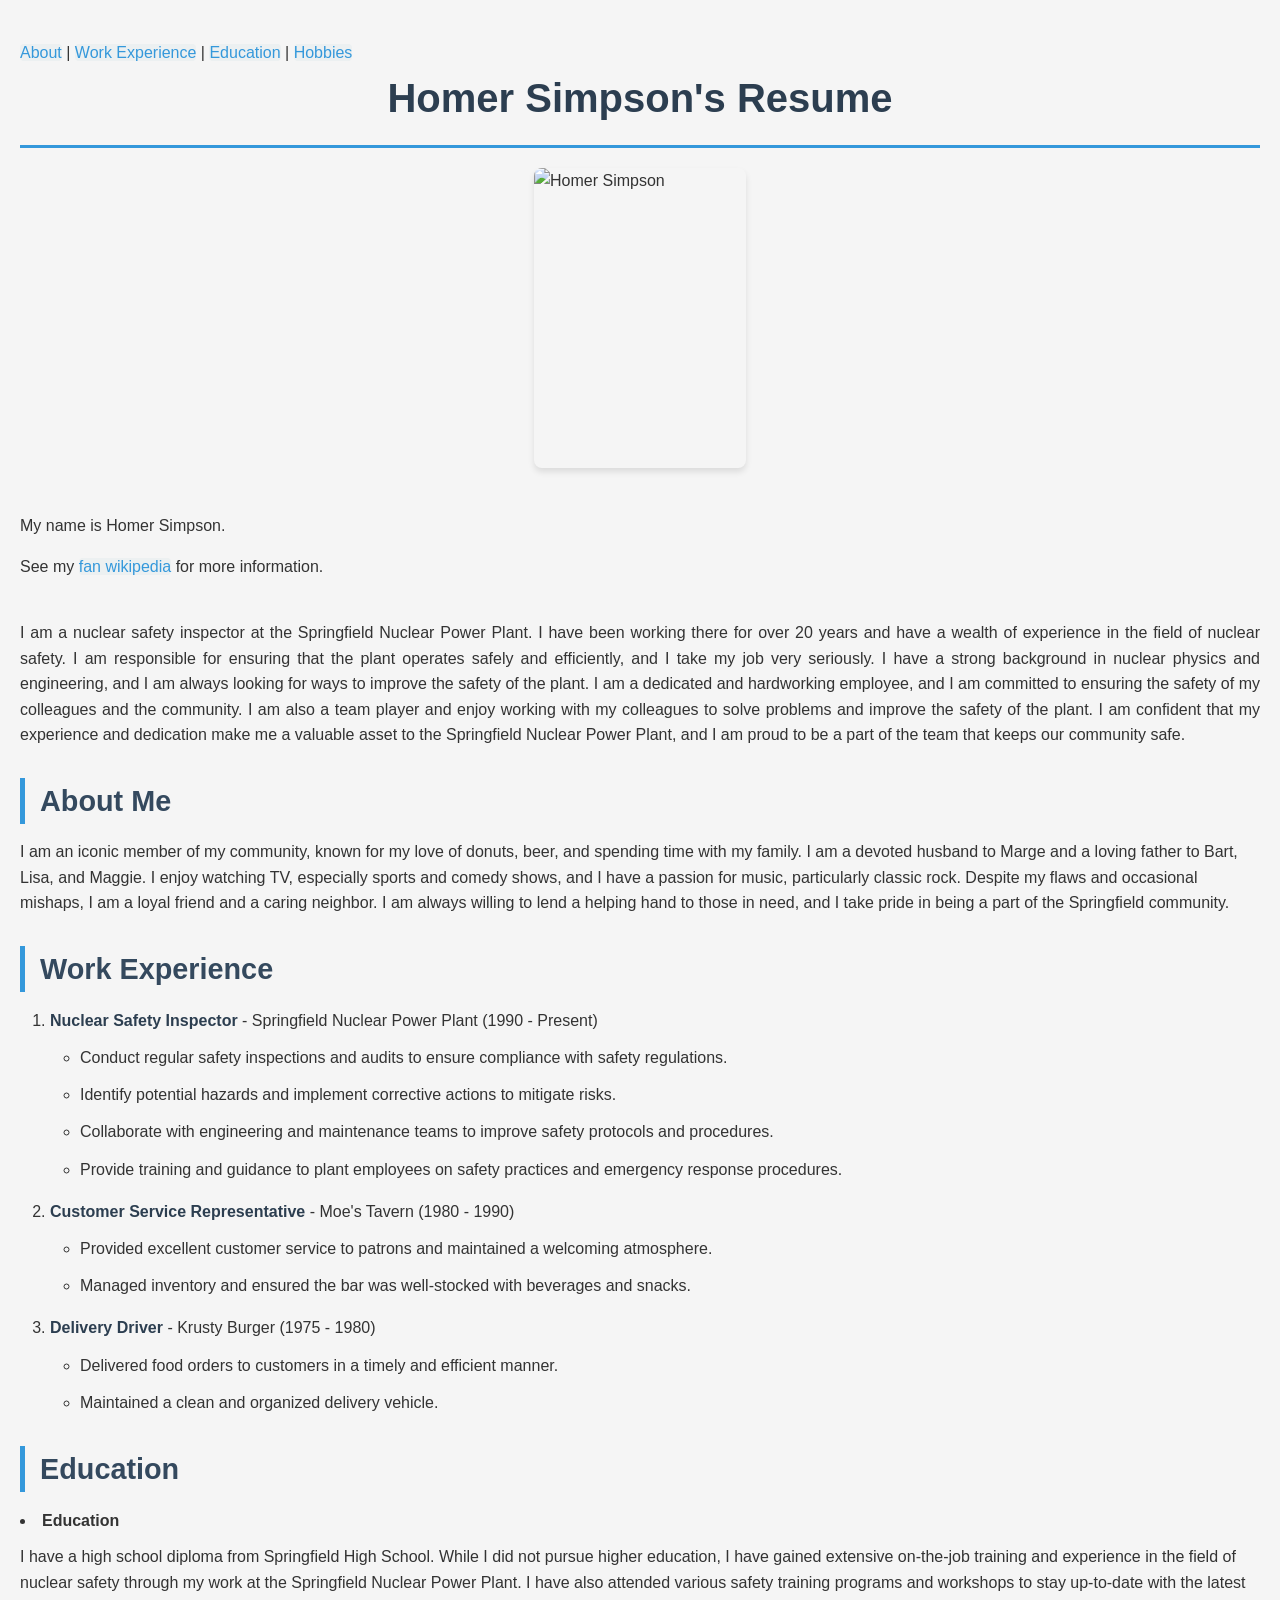
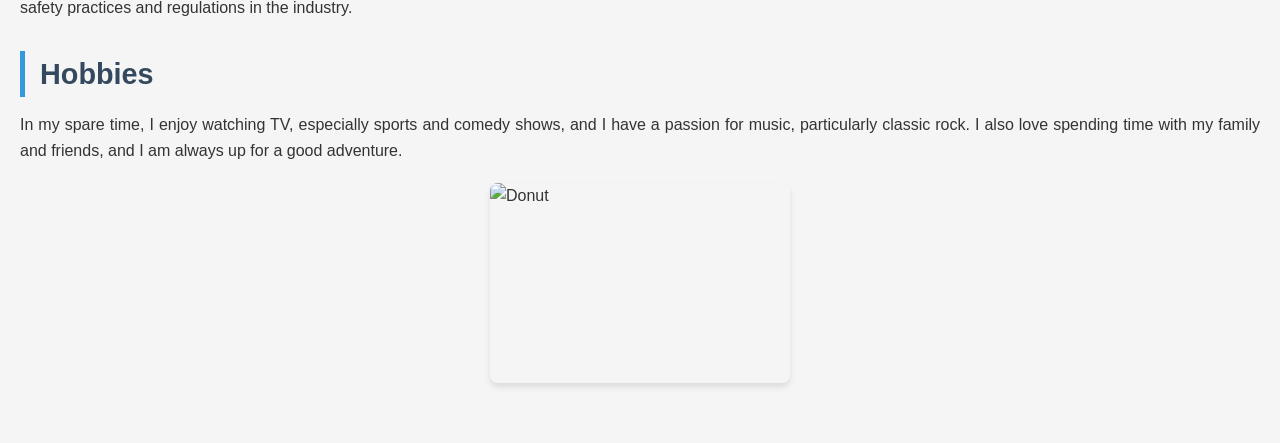
==== index.html @ 9c74e782 "Initial commit" ====
<!DOCTYPE html>
<html lang="en">
     <head>
       <title>Homer's Resume</title>
       <link rel="stylesheet" href="styles/stylesheet.css">
     </head>
     <body>
    <a href="#about">About</a> | <a href="#work">Work Experience</a> | <a href="#education">Education</a> | <a href="hobbies.html" target="_blank">Hobbies</a>
      <h1>Homer Simpson's Resume</h1>
      <img src="https://static.wikia.nocookie.net/simpsons/images/6/64/212px-Homer_Simpson_2006.png/revision/latest?cb=20150420235112" alt="Homer Simpson" width="212" height="300"/>
      <br>
      <p>My name is Homer Simpson.</p>
      <p>See my <a href="https://simpsons.fandom.com/wiki/Homer_Simpson" target="_blank" alt="Homer's fan wikipedia page">fan wikipedia</a> for more information.</p>
      <br>
      <p> I am a nuclear safety inspector at the Springfield Nuclear Power Plant. I have been working there for over 20 years and have a wealth of experience in the field of nuclear safety. I am responsible for ensuring that the plant operates safely and efficiently, and I take my job very seriously. I have a strong background in nuclear physics and engineering, and I am always looking for ways to improve the safety of the plant. I am a dedicated and hardworking employee, and I am committed to ensuring the safety of my colleagues and the community. I am also a team player and enjoy working with my colleagues to solve problems and improve the safety of the plant. I am confident that my experience and dedication make me a valuable asset to the Springfield Nuclear Power Plant, and I am proud to be a part of the team that keeps our community safe.</p>
      
      <h2 id="about">About Me</h2>
      I am an iconic member of my community, known for my love of donuts, beer, and spending time with my family. I am a devoted husband to Marge and a loving father to Bart, Lisa, and Maggie. I enjoy watching TV, especially sports and comedy shows, and I have a passion for music, particularly classic rock. Despite my flaws and occasional mishaps, I am a loyal friend and a caring neighbor. I am always willing to lend a helping hand to those in need, and I take pride in being a part of the Springfield community.

      <h2 id="work">Work Experience</h2>
    
      <ol>
        <li><strong>Nuclear Safety Inspector</strong> - Springfield Nuclear Power Plant (1990 - Present)</li>
        <ul>
          <li>Conduct regular safety inspections and audits to ensure compliance with safety regulations.</li>
          <li>Identify potential hazards and implement corrective actions to mitigate risks.</li>
          <li>Collaborate with engineering and maintenance teams to improve safety protocols and procedures.</li>
          <li>Provide training and guidance to plant employees on safety practices and emergency response procedures.</li>
        </ul>
        <li><strong>Customer Service Representative</strong> - Moe's Tavern (1980 - 1990)</li>
        <ul>
          <li>Provided <span class="bold">excellent customer service</span> to patrons and maintained a welcoming atmosphere.</li>
          <li>Managed inventory and ensured the bar was well-stocked with beverages and snacks.</li>
        </ul>
        <li><strong>Delivery Driver</strong> - Krusty Burger (1975 - 1980)</li>
        <ul>
          <li>Delivered food orders to customers in a timely and efficient manner.</li>
          <li>Maintained a clean and organized delivery vehicle.</li>
        </ul>
      </ol>
      <h2 id="education">Education</h2>
       <li class="resume-list-heading">
        Education
    </li>
        I have a high school diploma from Springfield High School. While I did not pursue higher education, I have gained extensive on-the-job training and experience in the field of nuclear safety through my work at the Springfield Nuclear Power Plant. I have also attended various safety training programs and workshops to stay up-to-date with the latest safety practices and regulations in the industry.

    <h2 id="hobbies">Hobbies</h2>
    <p>In my spare time, I enjoy watching TV, especially sports and comedy shows, and I have a passion for music, particularly classic rock. I also love spending time with my family and friends, and I am always up for a good adventure.</p>
    <img src="./images/donut.avif" alt="Donut" width="300" height="200"/>
    <!-- this is a comment!! -->

    </body>
</html>
---- styles/stylesheet.css ----
* {
    margin: 0;
    padding: 0;
    box-sizing: border-box;
}

body {
    font-family: 'Segoe UI', Tahoma, Geneva, Verdana, sans-serif;
    background-color: #f5f5f5;
    color: #333;
    line-height: 1.6;
    padding: 40px 20px;
}

h1 {
    color: #2c3e50;
    font-size: 2.5em;
    margin-bottom: 20px;
    text-align: center;
    border-bottom: 3px solid #3498db;
    padding-bottom: 15px;
}

h2 {
    color: #34495e;
    font-size: 1.8em;
    margin-top: 30px;
    margin-bottom: 15px;
    border-left: 5px solid #3498db;
    padding-left: 15px;
}

p {
    margin-bottom: 15px;
    text-align: justify;
    font-size: 1em;
}

a {
    color: #3498db;
    text-decoration: none;
    font-weight: 500;
    transition: color 0.3s ease;
    border-radius: 4px;
    background-color: #ecf0f1;
}

a:hover {
    color: #2980b9;
    text-decoration: underline;
    background-color: #3498db;
    color: #fff;
}

img {
    display: block;
    margin: 20px auto;
    border-radius: 8px;
    box-shadow: 0 4px 6px rgba(0, 0, 0, 0.1);
    max-width: 100%;
    height: auto;
}

ol, ul {
    margin-left: 30px;
    margin-bottom: 15px;
}

li {
    margin-bottom: 10px;
    line-height: 1.7;
}

strong {
    color: #2c3e50;
    font-weight: 600;
}
.resume-list-heading {
    font-weight: bold;
    font-style: normal; 
}
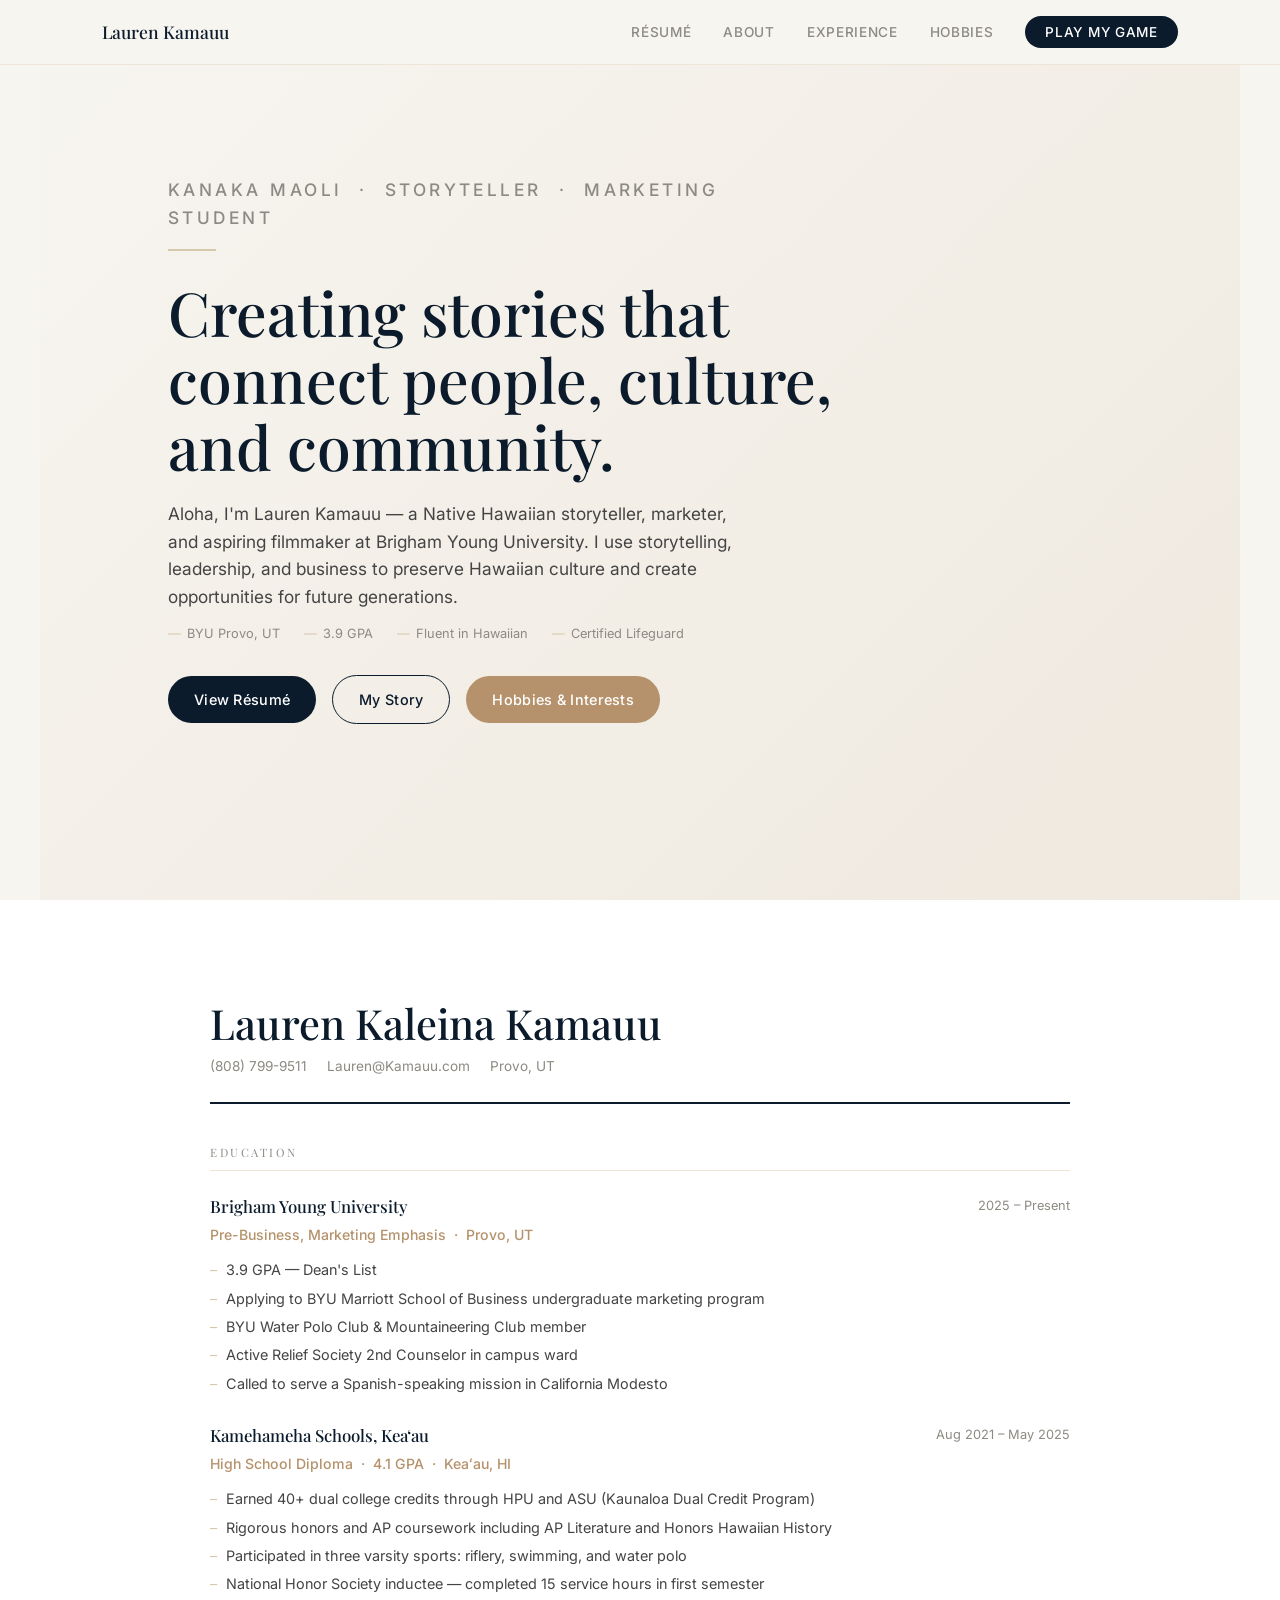
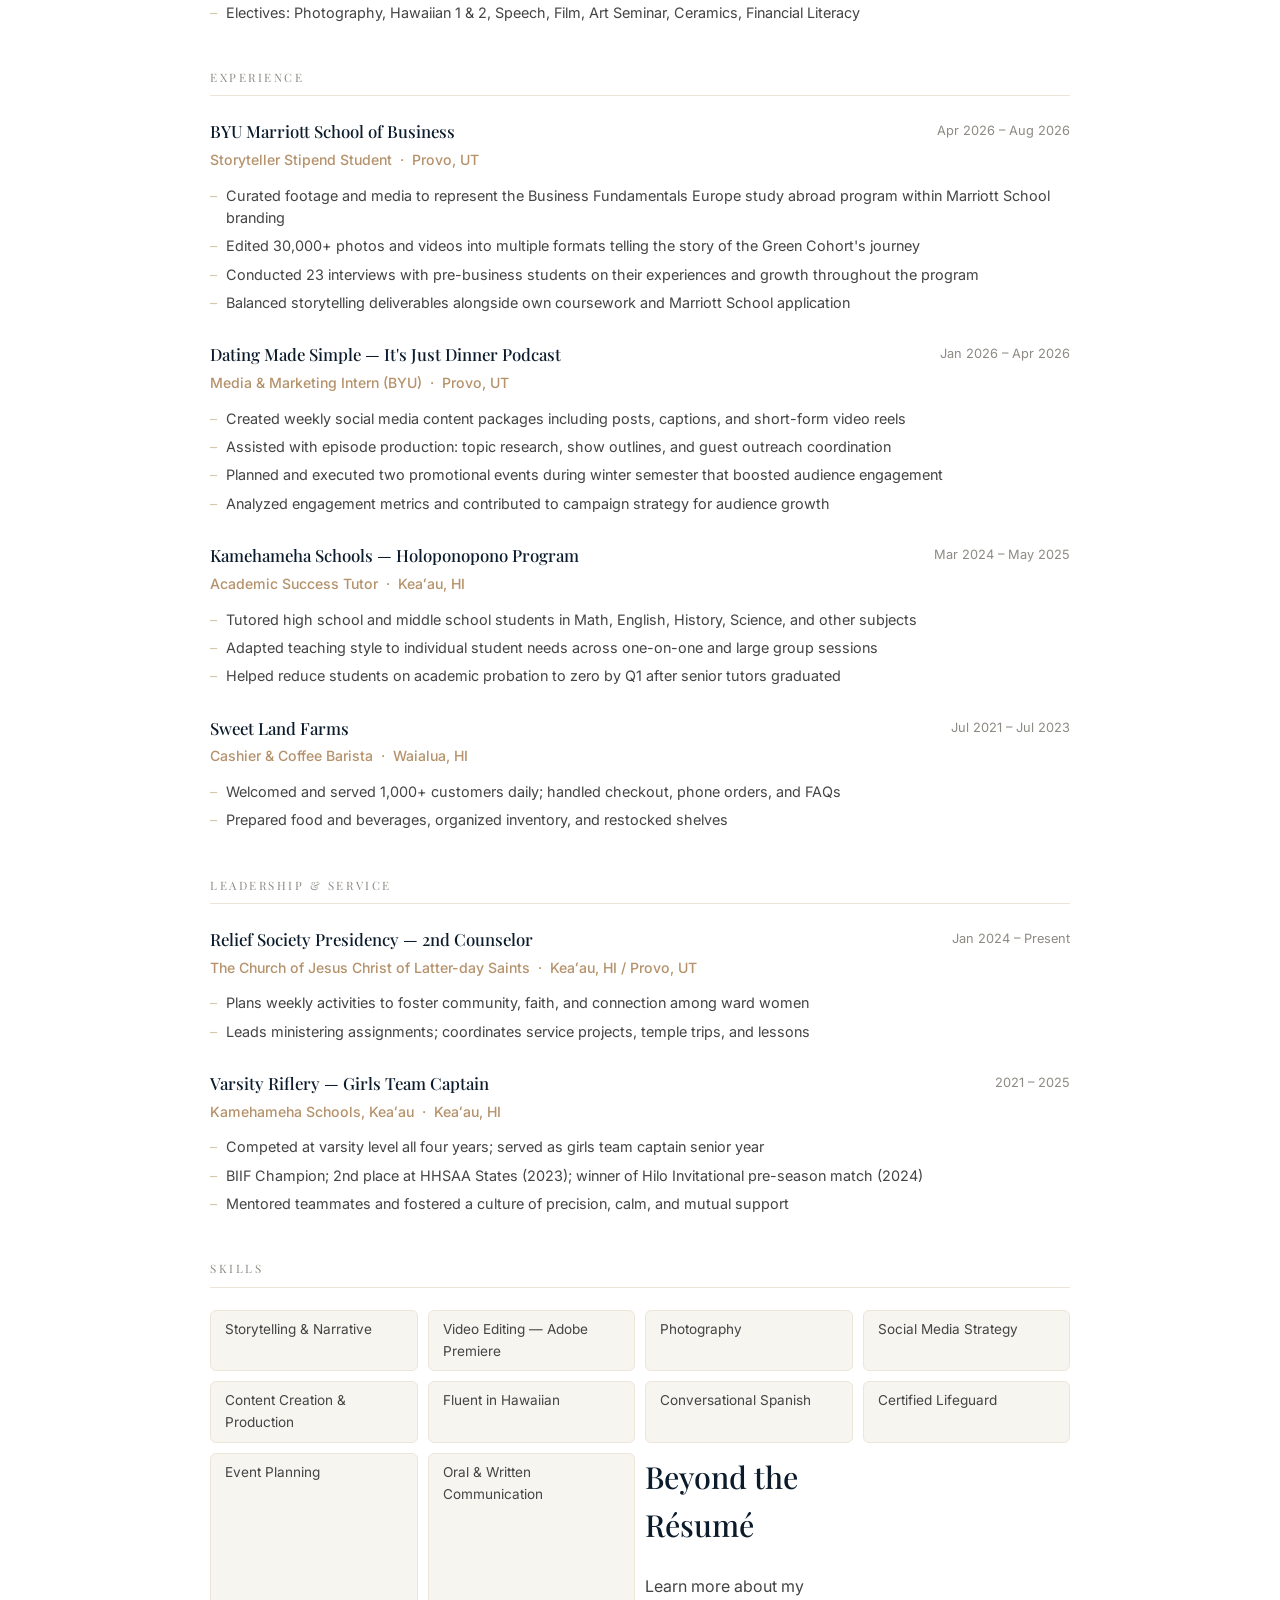
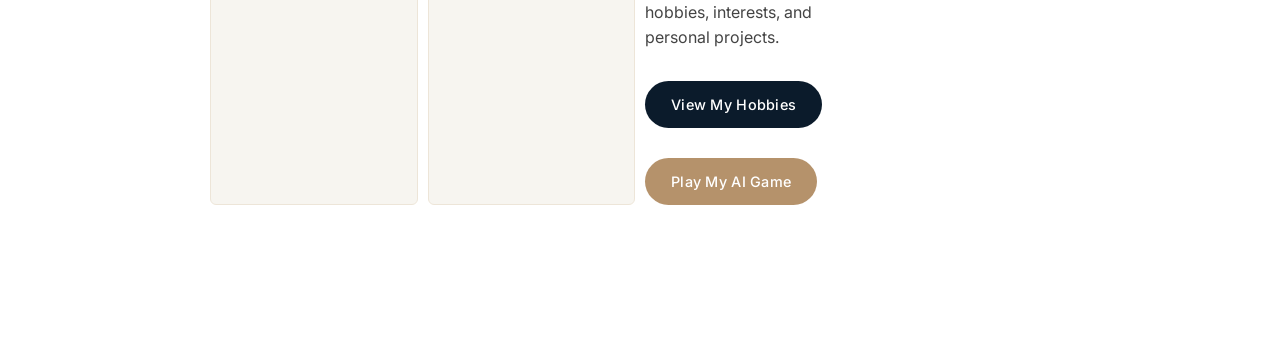
==== commit cc3690b4: "Reorganize files: move CSS to styles/css and update references" ====
--- a/index.html
+++ b/index.html
@@ -1,53 +1,218 @@
 <!DOCTYPE html>
 <html lang="en">
-     <head>
-       <title>Homer's Resume</title>
-       <link rel="stylesheet" href="styles/stylesheet.css">
-     </head>
-     <body>
-    <a href="#about">About</a> | <a href="#work">Work Experience</a> | <a href="#education">Education</a> | <a href="hobbies.html" target="_blank">Hobbies</a>
-      <h1>Homer Simpson's Resume</h1>
-      <img src="https://static.wikia.nocookie.net/simpsons/images/6/64/212px-Homer_Simpson_2006.png/revision/latest?cb=20150420235112" alt="Homer Simpson" width="212" height="300"/>
-      <br>
-      <p>My name is Homer Simpson.</p>
-      <p>See my <a href="https://simpsons.fandom.com/wiki/Homer_Simpson" target="_blank" alt="Homer's fan wikipedia page">fan wikipedia</a> for more information.</p>
-      <br>
-      <p> I am a nuclear safety inspector at the Springfield Nuclear Power Plant. I have been working there for over 20 years and have a wealth of experience in the field of nuclear safety. I am responsible for ensuring that the plant operates safely and efficiently, and I take my job very seriously. I have a strong background in nuclear physics and engineering, and I am always looking for ways to improve the safety of the plant. I am a dedicated and hardworking employee, and I am committed to ensuring the safety of my colleagues and the community. I am also a team player and enjoy working with my colleagues to solve problems and improve the safety of the plant. I am confident that my experience and dedication make me a valuable asset to the Springfield Nuclear Power Plant, and I am proud to be a part of the team that keeps our community safe.</p>
-      
-      <h2 id="about">About Me</h2>
-      I am an iconic member of my community, known for my love of donuts, beer, and spending time with my family. I am a devoted husband to Marge and a loving father to Bart, Lisa, and Maggie. I enjoy watching TV, especially sports and comedy shows, and I have a passion for music, particularly classic rock. Despite my flaws and occasional mishaps, I am a loyal friend and a caring neighbor. I am always willing to lend a helping hand to those in need, and I take pride in being a part of the Springfield community.
-
-      <h2 id="work">Work Experience</h2>
-    
-      <ol>
-        <li><strong>Nuclear Safety Inspector</strong> - Springfield Nuclear Power Plant (1990 - Present)</li>
-        <ul>
-          <li>Conduct regular safety inspections and audits to ensure compliance with safety regulations.</li>
-          <li>Identify potential hazards and implement corrective actions to mitigate risks.</li>
-          <li>Collaborate with engineering and maintenance teams to improve safety protocols and procedures.</li>
-          <li>Provide training and guidance to plant employees on safety practices and emergency response procedures.</li>
-        </ul>
-        <li><strong>Customer Service Representative</strong> - Moe's Tavern (1980 - 1990)</li>
-        <ul>
-          <li>Provided <span class="bold">excellent customer service</span> to patrons and maintained a welcoming atmosphere.</li>
-          <li>Managed inventory and ensured the bar was well-stocked with beverages and snacks.</li>
-        </ul>
-        <li><strong>Delivery Driver</strong> - Krusty Burger (1975 - 1980)</li>
-        <ul>
-          <li>Delivered food orders to customers in a timely and efficient manner.</li>
-          <li>Maintained a clean and organized delivery vehicle.</li>
-        </ul>
-      </ol>
-      <h2 id="education">Education</h2>
-       <li class="resume-list-heading">
-        Education
-    </li>
-        I have a high school diploma from Springfield High School. While I did not pursue higher education, I have gained extensive on-the-job training and experience in the field of nuclear safety through my work at the Springfield Nuclear Power Plant. I have also attended various safety training programs and workshops to stay up-to-date with the latest safety practices and regulations in the industry.
-
-    <h2 id="hobbies">Hobbies</h2>
-    <p>In my spare time, I enjoy watching TV, especially sports and comedy shows, and I have a passion for music, particularly classic rock. I also love spending time with my family and friends, and I am always up for a good adventure.</p>
-    <img src="./images/donut.avif" alt="Donut" width="300" height="200"/>
-    <!-- this is a comment!! -->
-
-    </body>
-</html>+<head>
+<meta charset="UTF-8" />
+<meta name="viewport" content="width=device-width, initial-scale=1.0" />
+<title>Lauren Kamauu | Storyteller & Marketing Student</title>
+<link href="https://fonts.googleapis.com/css2?family=Playfair+Display:wght@400;500;600&family=Inter:wght@300;400;500;600&display=swap" rel="stylesheet">
+<link rel="stylesheet" href="styles/css/project.css">
+
+</head>
+<body>
+
+<!-- NAV -->
+<nav>
+  <a href="#top" class="nav-logo">Lauren Kamauu</a>
+  <ul class="nav-links">
+    <li><a href="#resume">Résumé</a></li>
+    <li><a href="#about">About</a></li>
+    <li><a href="#experience">Experience</a></li>
+    <li><a href="hobbies.html">Hobbies</a></li>
+    <li class="nav-cta"><a href="game.html">Play My Game</a></li>
+  </ul>
+</nav>
+
+<!-- HERO -->
+<section id="top" class="hero fade-in">
+  <div class="hero-text">
+    <p class="label">Kanaka Maoli &nbsp;·&nbsp; Storyteller &nbsp;·&nbsp; Marketing Student</p>
+    <div class="divider"></div>
+    <h1>Creating stories that connect people, culture, and community.</h1>
+    <p>
+      Aloha, I'm Lauren Kamauu — a Native Hawaiian storyteller, marketer, and aspiring filmmaker at Brigham Young University.
+      I use storytelling, leadership, and business to preserve Hawaiian culture and create opportunities for future generations.
+    </p>
+    <div class="hero-meta">
+      <span>BYU Provo, UT</span>
+      <span>3.9 GPA</span>
+      <span>Fluent in Hawaiian</span>
+      <span>Certified Lifeguard</span>
+    </div>
+    <a href="#resume" class="btn">View Résumé</a>
+    <a href="#about" class="btn outline">My Story</a>
+    <a href="hobbies.html" class="btn accent">Hobbies &amp; Interests</a>
+  </div>
+</section>
+
+<!-- RÉSUMÉ -->
+<div id="resume">
+<div class="resume-inner fade-in d1">
+
+  <div class="resume-header">
+    <h1>Lauren Kaleina Kamauu</h1>
+    <div class="resume-contact">
+      <span>(808) 799-9511</span>
+      <span>Lauren@Kamauu.com</span>
+      <span>Provo, UT</span>
+    </div>
+  </div>
+
+  <!-- EDUCATION -->
+  <div class="resume-block">
+    <div class="resume-block-title">Education</div>
+
+    <div class="resume-entry">
+      <div class="resume-entry-title">Brigham Young University</div>
+      <div class="resume-entry-date">2025 – Present</div>
+      <div class="resume-entry-sub">Pre-Business, Marketing Emphasis &nbsp;·&nbsp; Provo, UT</div>
+      <div class="resume-entry-body">
+        <ul>
+          <li>3.9 GPA — Dean's List</li>
+          <li>Applying to BYU Marriott School of Business undergraduate marketing program</li>
+          <li>BYU Water Polo Club &amp; Mountaineering Club member</li>
+          <li>Active Relief Society 2nd Counselor in campus ward</li>
+          <li>Called to serve a Spanish-speaking mission in California Modesto</li>
+        </ul>
+      </div>
+    </div>
+
+    <div class="resume-entry">
+      <div class="resume-entry-title">Kamehameha Schools, Keaʻau</div>
+      <div class="resume-entry-date">Aug 2021 – May 2025</div>
+      <div class="resume-entry-sub">High School Diploma &nbsp;·&nbsp; 4.1 GPA &nbsp;·&nbsp; Keaʻau, HI</div>
+      <div class="resume-entry-body">
+        <ul>
+          <li>Earned 40+ dual college credits through HPU and ASU (Kaunaloa Dual Credit Program)</li>
+          <li>Rigorous honors and AP coursework including AP Literature and Honors Hawaiian History</li>
+          <li>Participated in three varsity sports: riflery, swimming, and water polo</li>
+          <li>National Honor Society inductee — completed 15 service hours in first semester</li>
+          <li>Electives: Photography, Hawaiian 1 &amp; 2, Speech, Film, Art Seminar, Ceramics, Financial Literacy</li>
+        </ul>
+      </div>
+    </div>
+  </div>
+
+  <!-- EXPERIENCE -->
+  <div id="experience" class="resume-block">
+    <div class="resume-block-title">Experience</div>
+
+    <div class="resume-entry">
+      <div class="resume-entry-title">BYU Marriott School of Business</div>
+      <div class="resume-entry-date">Apr 2026 – Aug 2026</div>
+      <div class="resume-entry-sub">Storyteller Stipend Student &nbsp;·&nbsp; Provo, UT</div>
+      <div class="resume-entry-body">
+        <ul>
+          <li>Curated footage and media to represent the Business Fundamentals Europe study abroad program within Marriott School branding</li>
+          <li>Edited 30,000+ photos and videos into multiple formats telling the story of the Green Cohort's journey</li>
+          <li>Conducted 23 interviews with pre-business students on their experiences and growth throughout the program</li>
+          <li>Balanced storytelling deliverables alongside own coursework and Marriott School application</li>
+        </ul>
+      </div>
+    </div>
+
+    <div class="resume-entry">
+      <div class="resume-entry-title">Dating Made Simple — It's Just Dinner Podcast</div>
+      <div class="resume-entry-date">Jan 2026 – Apr 2026</div>
+      <div class="resume-entry-sub">Media &amp; Marketing Intern (BYU) &nbsp;·&nbsp; Provo, UT</div>
+      <div class="resume-entry-body">
+        <ul>
+          <li>Created weekly social media content packages including posts, captions, and short-form video reels</li>
+          <li>Assisted with episode production: topic research, show outlines, and guest outreach coordination</li>
+          <li>Planned and executed two promotional events during winter semester that boosted audience engagement</li>
+          <li>Analyzed engagement metrics and contributed to campaign strategy for audience growth</li>
+        </ul>
+      </div>
+    </div>
+
+    <div class="resume-entry">
+      <div class="resume-entry-title">Kamehameha Schools — Holoponopono Program</div>
+      <div class="resume-entry-date">Mar 2024 – May 2025</div>
+      <div class="resume-entry-sub">Academic Success Tutor &nbsp;·&nbsp; Keaʻau, HI</div>
+      <div class="resume-entry-body">
+        <ul>
+          <li>Tutored high school and middle school students in Math, English, History, Science, and other subjects</li>
+          <li>Adapted teaching style to individual student needs across one-on-one and large group sessions</li>
+          <li>Helped reduce students on academic probation to zero by Q1 after senior tutors graduated</li>
+        </ul>
+      </div>
+    </div>
+
+    <div class="resume-entry">
+      <div class="resume-entry-title">Sweet Land Farms</div>
+      <div class="resume-entry-date">Jul 2021 – Jul 2023</div>
+      <div class="resume-entry-sub">Cashier &amp; Coffee Barista &nbsp;·&nbsp; Waialua, HI</div>
+      <div class="resume-entry-body">
+        <ul>
+          <li>Welcomed and served 1,000+ customers daily; handled checkout, phone orders, and FAQs</li>
+          <li>Prepared food and beverages, organized inventory, and restocked shelves</li>
+        </ul>
+      </div>
+    </div>
+  </div>
+
+  <!-- LEADERSHIP -->
+  <div class="resume-block">
+    <div class="resume-block-title">Leadership &amp; Service</div>
+
+    <div class="resume-entry">
+      <div class="resume-entry-title">Relief Society Presidency — 2nd Counselor</div>
+      <div class="resume-entry-date">Jan 2024 – Present</div>
+      <div class="resume-entry-sub">The Church of Jesus Christ of Latter-day Saints &nbsp;·&nbsp; Keaʻau, HI / Provo, UT</div>
+      <div class="resume-entry-body">
+        <ul>
+          <li>Plans weekly activities to foster community, faith, and connection among ward women</li>
+          <li>Leads ministering assignments; coordinates service projects, temple trips, and lessons</li>
+        </ul>
+      </div>
+    </div>
+
+    <div class="resume-entry">
+      <div class="resume-entry-title">Varsity Riflery — Girls Team Captain</div>
+      <div class="resume-entry-date">2021 – 2025</div>
+      <div class="resume-entry-sub">Kamehameha Schools, Keaʻau &nbsp;·&nbsp; Keaʻau, HI</div>
+      <div class="resume-entry-body">
+        <ul>
+          <li>Competed at varsity level all four years; served as girls team captain senior year</li>
+          <li>BIIF Champion; 2nd place at HHSAA States (2023); winner of Hilo Invitational pre-season match (2024)</li>
+          <li>Mentored teammates and fostered a culture of precision, calm, and mutual support</li>
+        </ul>
+      </div>
+    </div>
+  </div>
+
+  <!-- SKILLS -->
+  <div class="resume-block">
+    <div class="resume-block-title">Skills</div>
+    <div class="skills-grid">
+      <div class="skill-tag">Storytelling &amp; Narrative</div>
+      <div class="skill-tag">Video Editing — Adobe Premiere</div>
+      <div class="skill-tag">Photography</div>
+      <div class="skill-tag">Social Media Strategy</div>
+      <div class="skill-tag">Content Creation &amp; Production</div>
+      <div class="skill-tag">Fluent in Hawaiian</div>
+      <div class="skill-tag">Conversational Spanish</div>
+      <div class="skill-tag">Certified Lifeguard</div>
+      <div class="skill-tag">Event Planning</div>
+      <div class="skill-tag">Oral &amp; Written Communication</div>
+      <div
+<section class="explore-section">
+
+    <h2>Beyond the Résumé</h2>
+
+    <p>
+        Learn more about my hobbies, interests, and personal projects.
+    </p>
+
+    <div class="explore-buttons">
+
+        <a href="hobbies.html" class="btn">
+            View My Hobbies
+        </a>
+
+        <a href="game.html" class="btn accent">
+            Play My AI Game
+        </a>
+
+    </div>
+
+</section>
--- a/styles/css/project.css
+++ b/styles/css/project.css
@@ -0,0 +1,450 @@
+/* =========================
+   DESIGN SYSTEM
+========================= */
+:root {
+  --navy:     #0b1b2b;
+  --navy-mid: #152c44;
+  --sand:     #d6c7ad;
+  --sand-lt:  #ede5d8;
+  --offwhite: #f7f5f0;
+  --warm:     #efe9df;
+  --muted:    #8d8a83;
+  --text:     #1c1c1c;
+  --text-lt:  #444;
+  --accent:   #b5926b;
+  --white:    #ffffff;
+}
+
+* { margin: 0; padding: 0; box-sizing: border-box; }
+html { scroll-behavior: smooth; }
+
+body {
+  font-family: "Inter", sans-serif;
+  background: var(--offwhite);
+  color: var(--text);
+  line-height: 1.6;
+}
+
+/* =========================
+   NAV BAR
+========================= */
+nav {
+  position: fixed;
+  top: 0; left: 0; right: 0;
+  z-index: 100;
+  display: flex;
+  justify-content: space-between;
+  align-items: center;
+  padding: 18px 8%;
+  background: rgba(247, 245, 240, 0.95);
+  backdrop-filter: blur(8px);
+  border-bottom: 1px solid var(--sand-lt);
+}
+
+.nav-logo {
+  font-family: "Playfair Display", serif;
+  font-size: 1.1rem;
+  color: var(--navy);
+  text-decoration: none;
+  font-weight: 500;
+}
+
+.nav-links {
+  display: flex;
+  gap: 32px;
+  list-style: none;
+  align-items: center;
+}
+
+.nav-links a {
+  font-size: 0.85rem;
+  font-weight: 500;
+  letter-spacing: 0.05em;
+  text-decoration: none;
+  color: var(--muted);
+  text-transform: uppercase;
+  transition: color 0.2s;
+}
+
+.nav-links a:hover { color: var(--navy); }
+
+.nav-links .nav-cta a {
+  background: var(--navy);
+  color: var(--white);
+  padding: 8px 20px;
+  border-radius: 30px;
+}
+
+.nav-links .nav-cta a:hover { background: var(--navy-mid); color: var(--white); }
+
+/* =========================
+   TYPOGRAPHY
+========================= */
+h1, h2, h3, h4 {
+  font-family: "Playfair Display", serif;
+  font-weight: 500;
+  color: var(--navy);
+}
+
+h1 { font-size: clamp(2.4rem, 5vw, 3.8rem); line-height: 1.1; }
+h2 { font-size: 1.9rem; margin-bottom: 1.5rem; }
+h3 { font-size: 1.15rem; }
+
+p { font-size: 1rem; color: var(--text-lt); }
+
+.label {
+  letter-spacing: 0.2em;
+  font-size: 0.72rem;
+  color: var(--muted);
+  text-transform: uppercase;
+  font-weight: 500;
+}
+
+.divider {
+  width: 48px;
+  height: 2px;
+  background: var(--sand);
+  margin: 18px 0 28px;
+}
+
+/* =========================
+   LAYOUT
+========================= */
+section {
+  padding: 100px 10%;
+  max-width: 1200px;
+  margin: auto;
+}
+
+/* =========================
+   HERO
+========================= */
+.hero {
+  min-height: 100vh;
+  display: flex;
+  align-items: center;
+  padding-top: 80px;
+  background: linear-gradient(135deg, var(--offwhite) 0%, var(--warm) 100%);
+}
+
+.hero-text { max-width: 720px; }
+.hero-text p { margin-top: 20px; font-size: 1.08rem; max-width: 580px; }
+
+.hero-meta {
+  display: flex;
+  gap: 24px;
+  margin-top: 14px;
+  flex-wrap: wrap;
+}
+
+.hero-meta span {
+  font-size: 0.8rem;
+  color: var(--muted);
+  display: flex;
+  align-items: center;
+  gap: 6px;
+}
+
+.hero-meta span::before { content: "—"; color: var(--sand); }
+
+/* =========================
+   BUTTONS
+========================= */
+.btn {
+  display: inline-block;
+  margin-top: 30px;
+  margin-right: 12px;
+  padding: 12px 26px;
+  border-radius: 30px;
+  text-decoration: none;
+  font-weight: 500;
+  font-size: 0.9rem;
+  transition: all 0.3s ease;
+  background: var(--navy);
+  color: var(--white);
+  letter-spacing: 0.02em;
+}
+
+.btn:hover { transform: translateY(-2px); background: var(--navy-mid); }
+
+.btn.outline {
+  background: transparent;
+  border: 1.5px solid var(--navy);
+  color: var(--navy);
+}
+
+.btn.outline:hover { background: var(--navy); color: var(--white); }
+
+.btn.accent {
+  background: var(--accent);
+  color: var(--white);
+}
+
+.btn.accent:hover { background: #9e7d58; }
+
+/* =========================
+   RESUME SECTION
+========================= */
+#resume {
+  background: var(--white);
+  padding: 100px 10%;
+  max-width: 100%;
+}
+
+.resume-inner {
+  max-width: 860px;
+  margin: auto;
+}
+
+.resume-header {
+  border-bottom: 2px solid var(--navy);
+  padding-bottom: 24px;
+  margin-bottom: 40px;
+}
+
+.resume-header h1 { font-size: 2.6rem; margin-bottom: 6px; }
+
+.resume-contact {
+  display: flex;
+  gap: 20px;
+  flex-wrap: wrap;
+  margin-top: 10px;
+}
+
+.resume-contact span { font-size: 0.85rem; color: var(--muted); }
+
+.resume-block { margin-bottom: 42px; }
+
+.resume-block-title {
+  font-family: "Playfair Display", serif;
+  font-size: 0.72rem;
+  letter-spacing: 0.22em;
+  text-transform: uppercase;
+  color: var(--muted);
+  border-bottom: 1px solid var(--sand-lt);
+  padding-bottom: 8px;
+  margin-bottom: 22px;
+}
+
+.resume-entry {
+  display: grid;
+  grid-template-columns: 1fr auto;
+  gap: 4px 20px;
+  margin-bottom: 24px;
+}
+
+.resume-entry:last-child { margin-bottom: 0; }
+
+.resume-entry-title {
+  font-family: "Playfair Display", serif;
+  font-size: 1.05rem;
+  color: var(--navy);
+  font-weight: 500;
+}
+
+.resume-entry-sub {
+  font-size: 0.88rem;
+  color: var(--accent);
+  font-weight: 500;
+  grid-column: 1;
+}
+
+.resume-entry-date {
+  font-size: 0.8rem;
+  color: var(--muted);
+  text-align: right;
+  white-space: nowrap;
+  grid-column: 2;
+  grid-row: 1 / 3;
+  align-self: start;
+  padding-top: 3px;
+}
+
+.resume-entry-body {
+  grid-column: 1 / -1;
+  margin-top: 6px;
+}
+
+.resume-entry-body ul { list-style: none; padding: 0; }
+
+.resume-entry-body ul li {
+  font-size: 0.9rem;
+  color: var(--text-lt);
+  padding: 3px 0 3px 16px;
+  position: relative;
+  line-height: 1.55;
+}
+
+.resume-entry-body ul li::before {
+  content: "–";
+  position: absolute;
+  left: 0;
+  color: var(--sand);
+}
+
+.skills-grid {
+  display: grid;
+  grid-template-columns: repeat(auto-fit, minmax(200px, 1fr));
+  gap: 10px;
+}
+
+.skill-tag {
+  font-size: 0.85rem;
+  color: var(--text-lt);
+  background: var(--offwhite);
+  border: 1px solid var(--sand-lt);
+  border-radius: 6px;
+  padding: 8px 14px;
+}
+
+.awards-list { list-style: none; padding: 0; }
+
+.awards-list li {
+  font-size: 0.9rem;
+  color: var(--text-lt);
+  padding: 5px 0 5px 16px;
+  position: relative;
+  border-bottom: 1px solid var(--offwhite);
+  line-height: 1.5;
+}
+
+.awards-list li::before {
+  content: "★";
+  position: absolute;
+  left: 0;
+  color: var(--sand);
+  font-size: 0.7rem;
+  top: 7px;
+}
+
+/* =========================
+   ABOUT
+========================= */
+#about { background: var(--offwhite); }
+
+.story-grid {
+  display: grid;
+  grid-template-columns: 1fr 1fr;
+  gap: 60px;
+  align-items: start;
+  margin-top: 10px;
+}
+
+blockquote {
+  margin: 28px 0;
+  padding: 20px 24px;
+  border-left: 3px solid var(--sand);
+  background: var(--warm);
+  border-radius: 0 8px 8px 0;
+  font-style: italic;
+  color: var(--navy);
+  font-size: 1.1rem;
+  font-family: "Playfair Display", serif;
+}
+
+/* =========================
+   CARDS
+========================= */
+.cards {
+  display: grid;
+  grid-template-columns: repeat(auto-fit, minmax(240px, 1fr));
+  gap: 22px;
+}
+
+.card {
+  background: var(--white);
+  padding: 26px;
+  border-radius: 14px;
+  box-shadow: 0 4px 20px rgba(0,0,0,0.05);
+  border: 1px solid var(--sand-lt);
+  transition: transform 0.3s ease, box-shadow 0.3s ease;
+}
+
+.card:hover {
+  transform: translateY(-6px);
+  box-shadow: 0 12px 32px rgba(0,0,0,0.09);
+}
+
+.card-icon { font-size: 1.6rem; margin-bottom: 12px; }
+.card h3 { margin-bottom: 8px; }
+.card p { font-size: 0.9rem; }
+
+/* =========================
+   FOOTER
+========================= */
+.site-footer {
+  background: var(--navy);
+  color: rgba(255,255,255,0.6);
+  text-align: center;
+  padding: 50px 10%;
+}
+
+.site-footer h3 {
+  color: var(--white);
+  font-family: "Playfair Display", serif;
+  font-size: 1.5rem;
+  margin-bottom: 10px;
+}
+
+.site-footer p { color: rgba(255,255,255,0.5); font-size: 0.88rem; }
+
+.footer-links {
+  display: flex;
+  justify-content: center;
+  gap: 20px;
+  flex-wrap: wrap;
+  margin-top: 28px;
+}
+
+.footer-links a {
+  color: var(--sand);
+  text-decoration: none;
+  font-size: 0.88rem;
+  font-weight: 500;
+  letter-spacing: 0.05em;
+  padding: 10px 22px;
+  border: 1px solid rgba(214,199,173,0.35);
+  border-radius: 30px;
+  transition: all 0.3s;
+}
+
+.footer-links a:hover {
+  background: rgba(214,199,173,0.15);
+  color: var(--white);
+}
+
+.footer-note {
+  margin-top: 32px;
+  font-size: 0.78rem;
+  color: rgba(255,255,255,0.25);
+}
+
+/* =========================
+   ANIMATIONS
+========================= */
+.fade-in {
+  opacity: 0;
+  transform: translateY(24px);
+  animation: fadeUp 0.9s ease forwards;
+}
+
+.fade-in.d1 { animation-delay: 0.1s; }
+.fade-in.d2 { animation-delay: 0.25s; }
+.fade-in.d3 { animation-delay: 0.4s; }
+
+@keyframes fadeUp {
+  to { opacity: 1; transform: translateY(0); }
+}
+
+/* =========================
+   RESPONSIVE
+========================= */
+@media (max-width: 768px) {
+  section { padding: 80px 6%; }
+  #resume { padding: 80px 6%; }
+  .story-grid { grid-template-columns: 1fr; gap: 30px; }
+  .resume-entry { grid-template-columns: 1fr; }
+  .resume-entry-date { grid-column: 1; grid-row: auto; text-align: left; }
+  nav { padding: 16px 6%; }
+  .nav-links { gap: 16px; }
+}
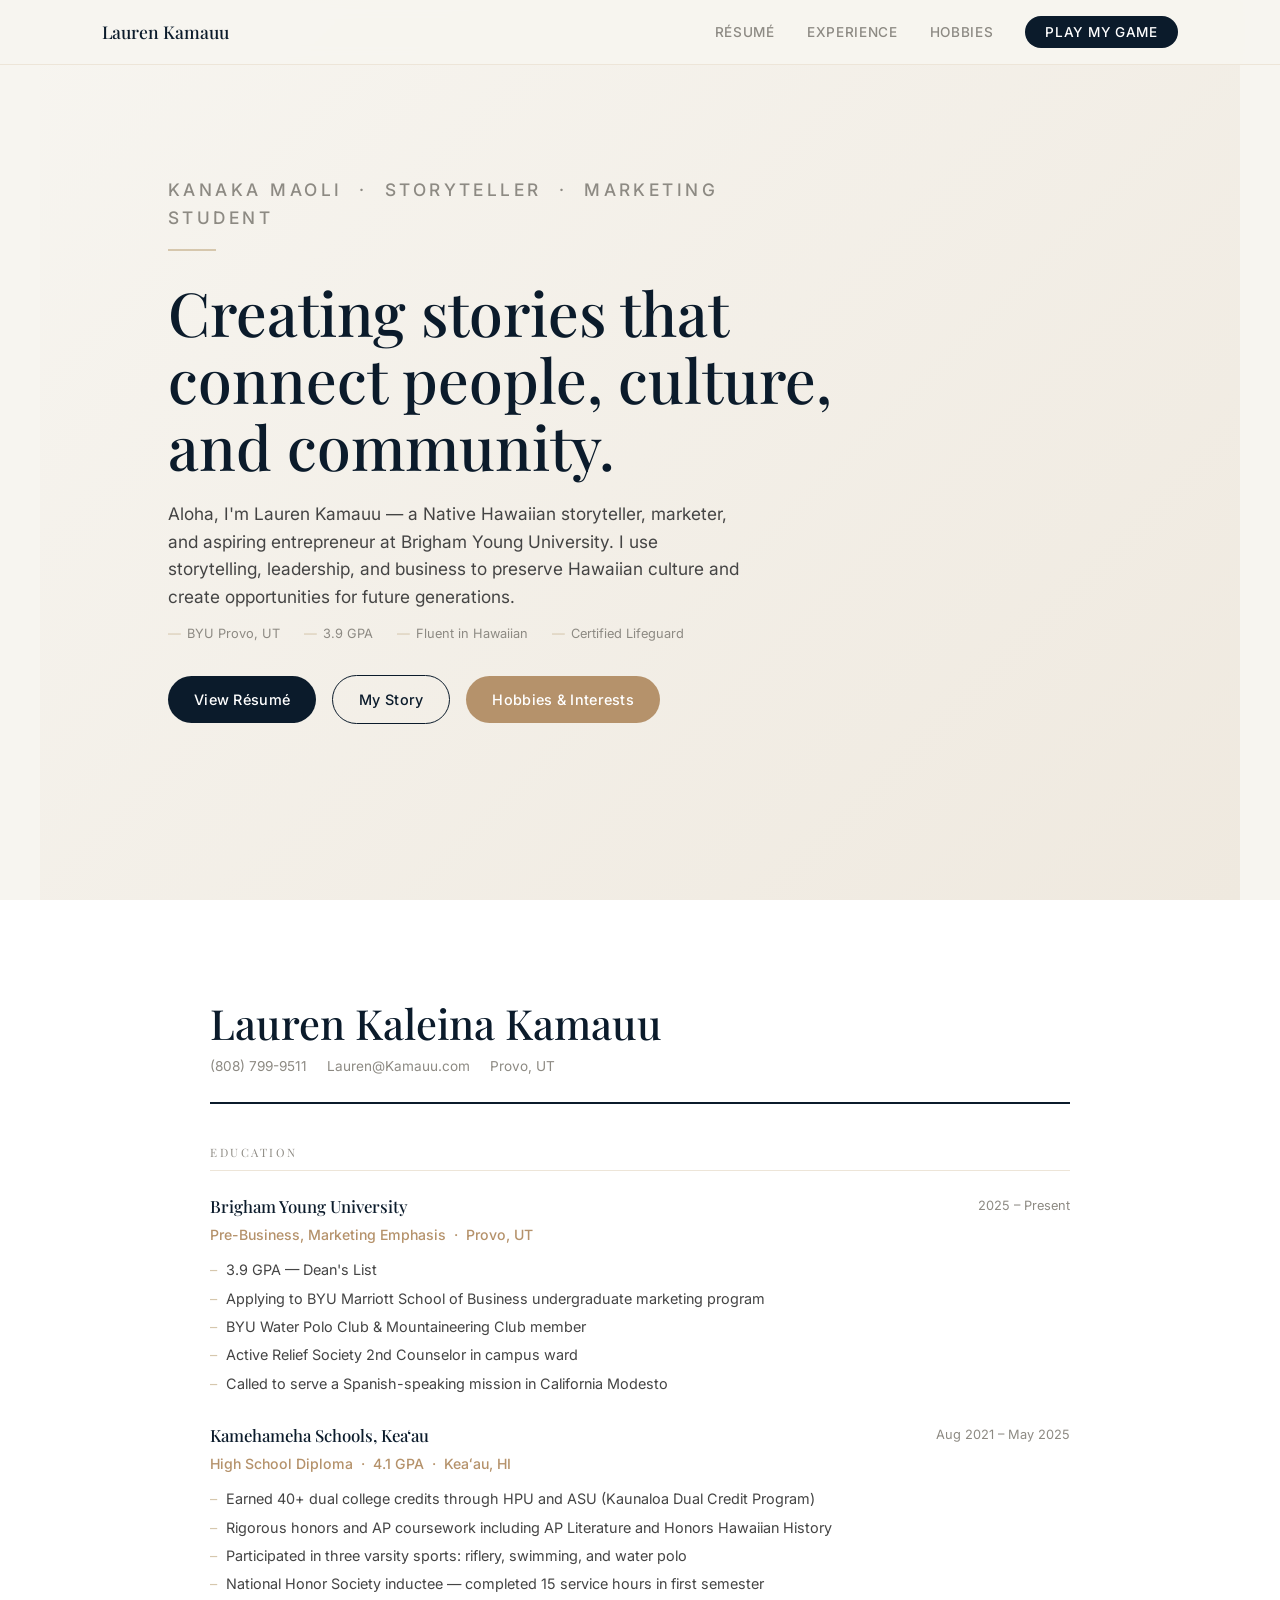
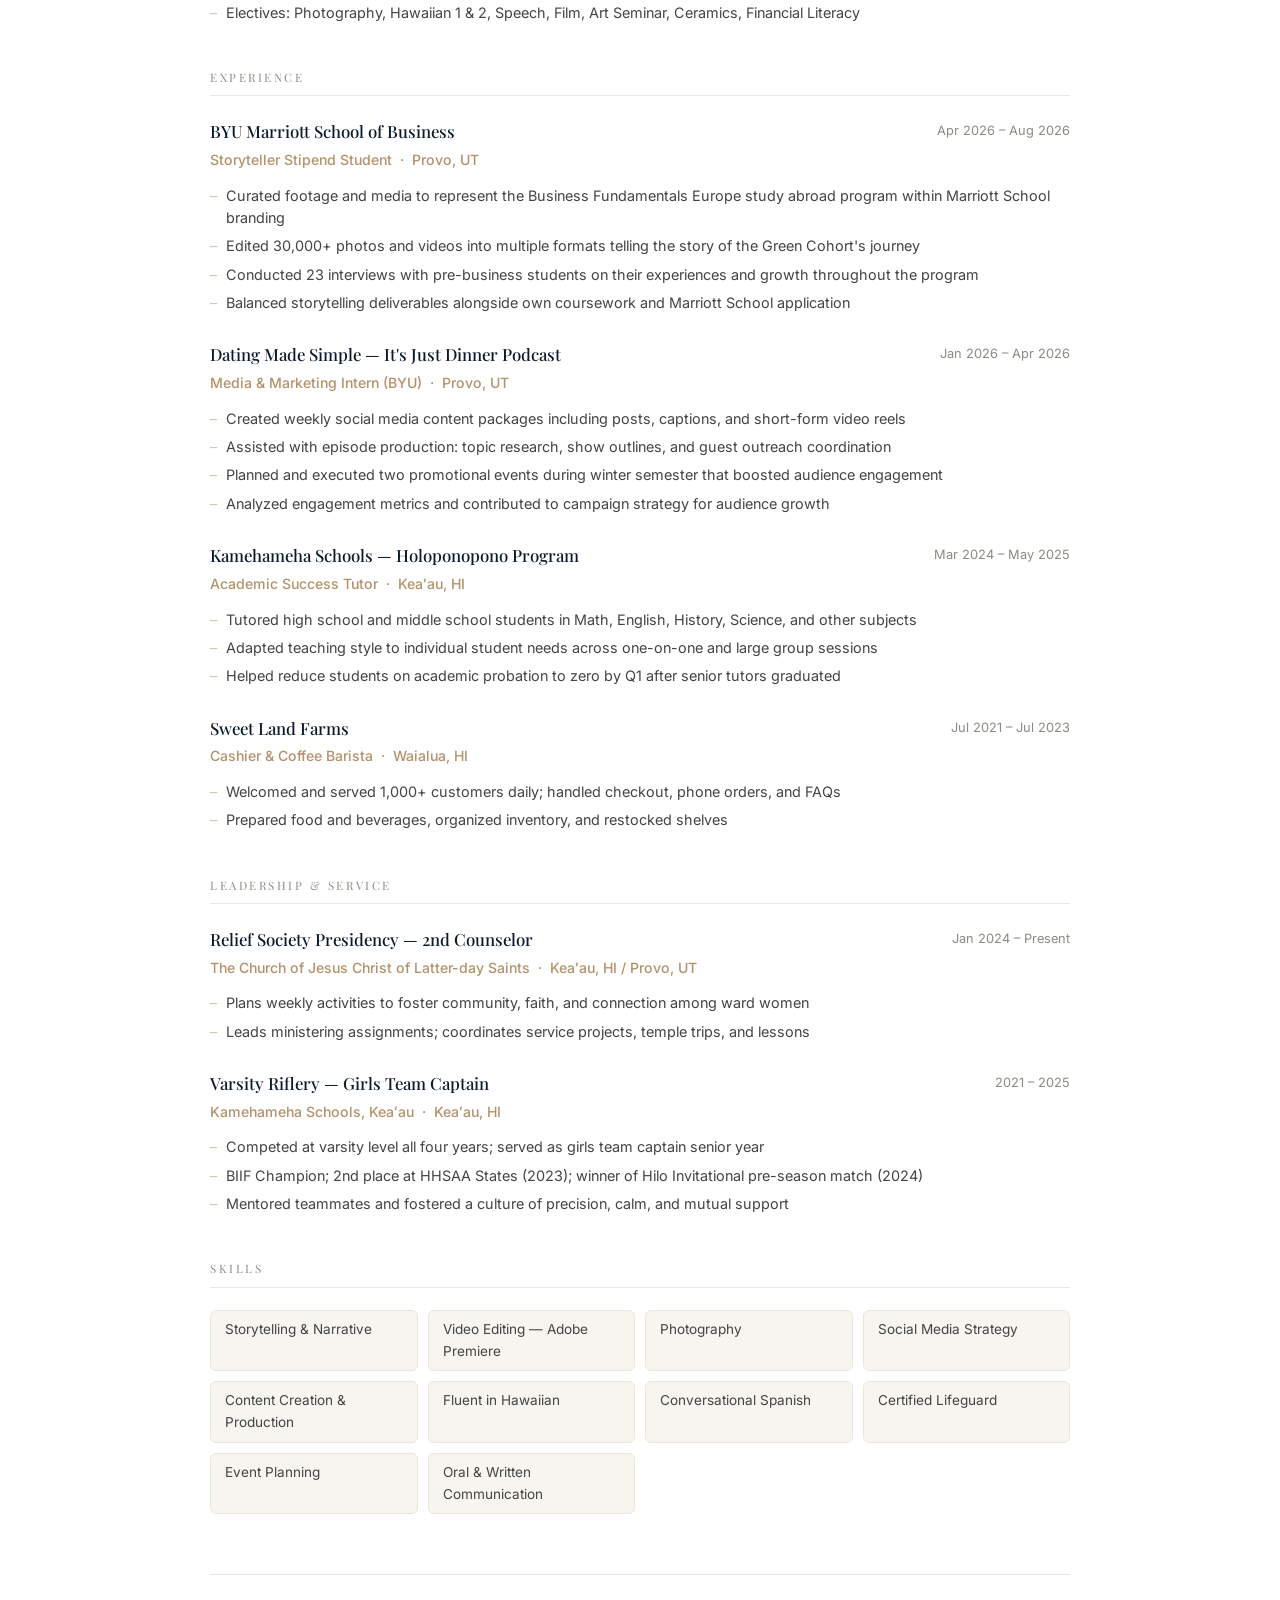
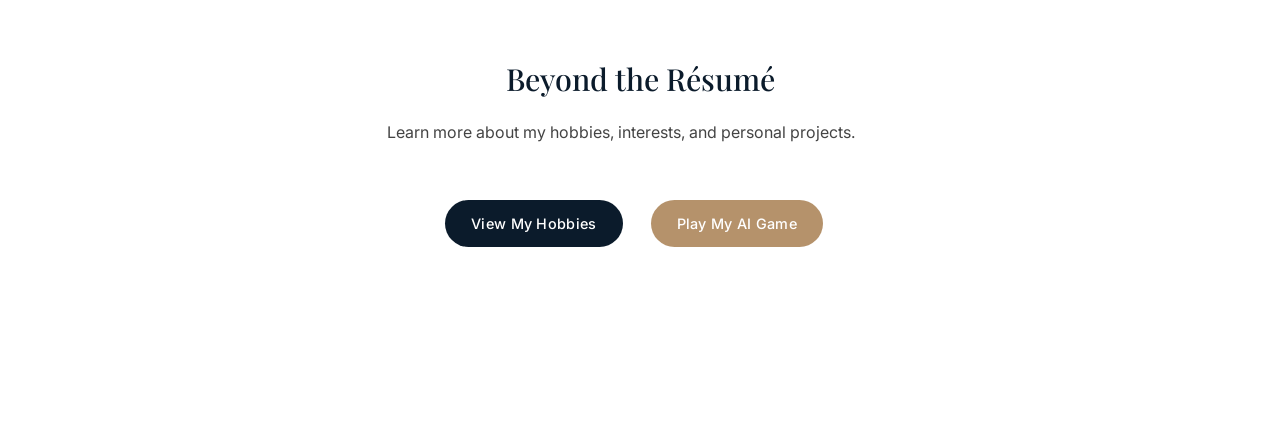
==== commit 58ea438c: "Remove unused My Story and About nav items" ====
--- a/index.html
+++ b/index.html
@@ -15,10 +15,9 @@
   <a href="#top" class="nav-logo">Lauren Kamauu</a>
   <ul class="nav-links">
     <li><a href="#resume">Résumé</a></li>
-    <li><a href="#about">About</a></li>
     <li><a href="#experience">Experience</a></li>
-    <li><a href="hobbies.html">Hobbies</a></li>
-    <li class="nav-cta"><a href="game.html">Play My Game</a></li>
+    <li><a href="hobbies.html" target="_blank" rel="noopener noreferrer">Hobbies</a></li>
+    <li class="nav-cta"><a href="byu_alchemy.html" target="_blank" rel="noopener noreferrer">Play My Game</a></li>
   </ul>
 </nav>
 
@@ -29,7 +28,7 @@
     <div class="divider"></div>
     <h1>Creating stories that connect people, culture, and community.</h1>
     <p>
-      Aloha, I'm Lauren Kamauu — a Native Hawaiian storyteller, marketer, and aspiring filmmaker at Brigham Young University.
+      Aloha, I'm Lauren Kamauu — a Native Hawaiian storyteller, marketer, and aspiring entrepreneur at Brigham Young University.
       I use storytelling, leadership, and business to preserve Hawaiian culture and create opportunities for future generations.
     </p>
     <div class="hero-meta">
@@ -40,7 +39,7 @@
     </div>
     <a href="#resume" class="btn">View Résumé</a>
     <a href="#about" class="btn outline">My Story</a>
-    <a href="hobbies.html" class="btn accent">Hobbies &amp; Interests</a>
+    <a href="hobbies.html" class="btn accent" target="_blank" rel="noopener noreferrer">Hobbies &amp; Interests</a>
   </div>
 </section>
 
@@ -194,8 +193,10 @@
       <div class="skill-tag">Certified Lifeguard</div>
       <div class="skill-tag">Event Planning</div>
       <div class="skill-tag">Oral &amp; Written Communication</div>
-      <div
-<section class="explore-section">
+    </div>
+  </div>
+
+  <section class="explore-section">
 
     <h2>Beyond the Résumé</h2>
 
@@ -205,11 +206,11 @@
 
     <div class="explore-buttons">
 
-        <a href="hobbies.html" class="btn">
+        <a href="hobbies.html" class="btn" target="_blank" rel="noopener noreferrer">
             View My Hobbies
         </a>
 
-        <a href="game.html" class="btn accent">
+        <a href="byu_alchemy.html" class="btn accent" target="_blank" rel="noopener noreferrer">
             Play My AI Game
         </a>
 
--- a/styles/css/project.css
+++ b/styles/css/project.css
@@ -297,6 +297,39 @@
   padding: 8px 14px;
 }
 
+.explore-section {
+  padding: 80px 10%;
+  margin-top: 60px;
+  background: var(--white);
+  border-top: 1px solid var(--sand-lt);
+}
+
+.explore-section {
+  padding: 80px 10%;
+  margin-top: 60px;
+  background: var(--white);
+  border-top: 1px solid var(--sand-lt);
+  text-align: center;
+}
+
+.explore-section h2 {
+  margin: 0 auto 16px;
+  max-width: 680px;
+}
+
+.explore-section p {
+  max-width: 650px;
+  margin: 0 auto 0 0;
+}
+
+.explore-buttons {
+  display: flex;
+  flex-wrap: wrap;
+  gap: 16px;
+  justify-content: center;
+  margin-top: 24px;
+}
+
 .awards-list { list-style: none; padding: 0; }
 
 .awards-list li {
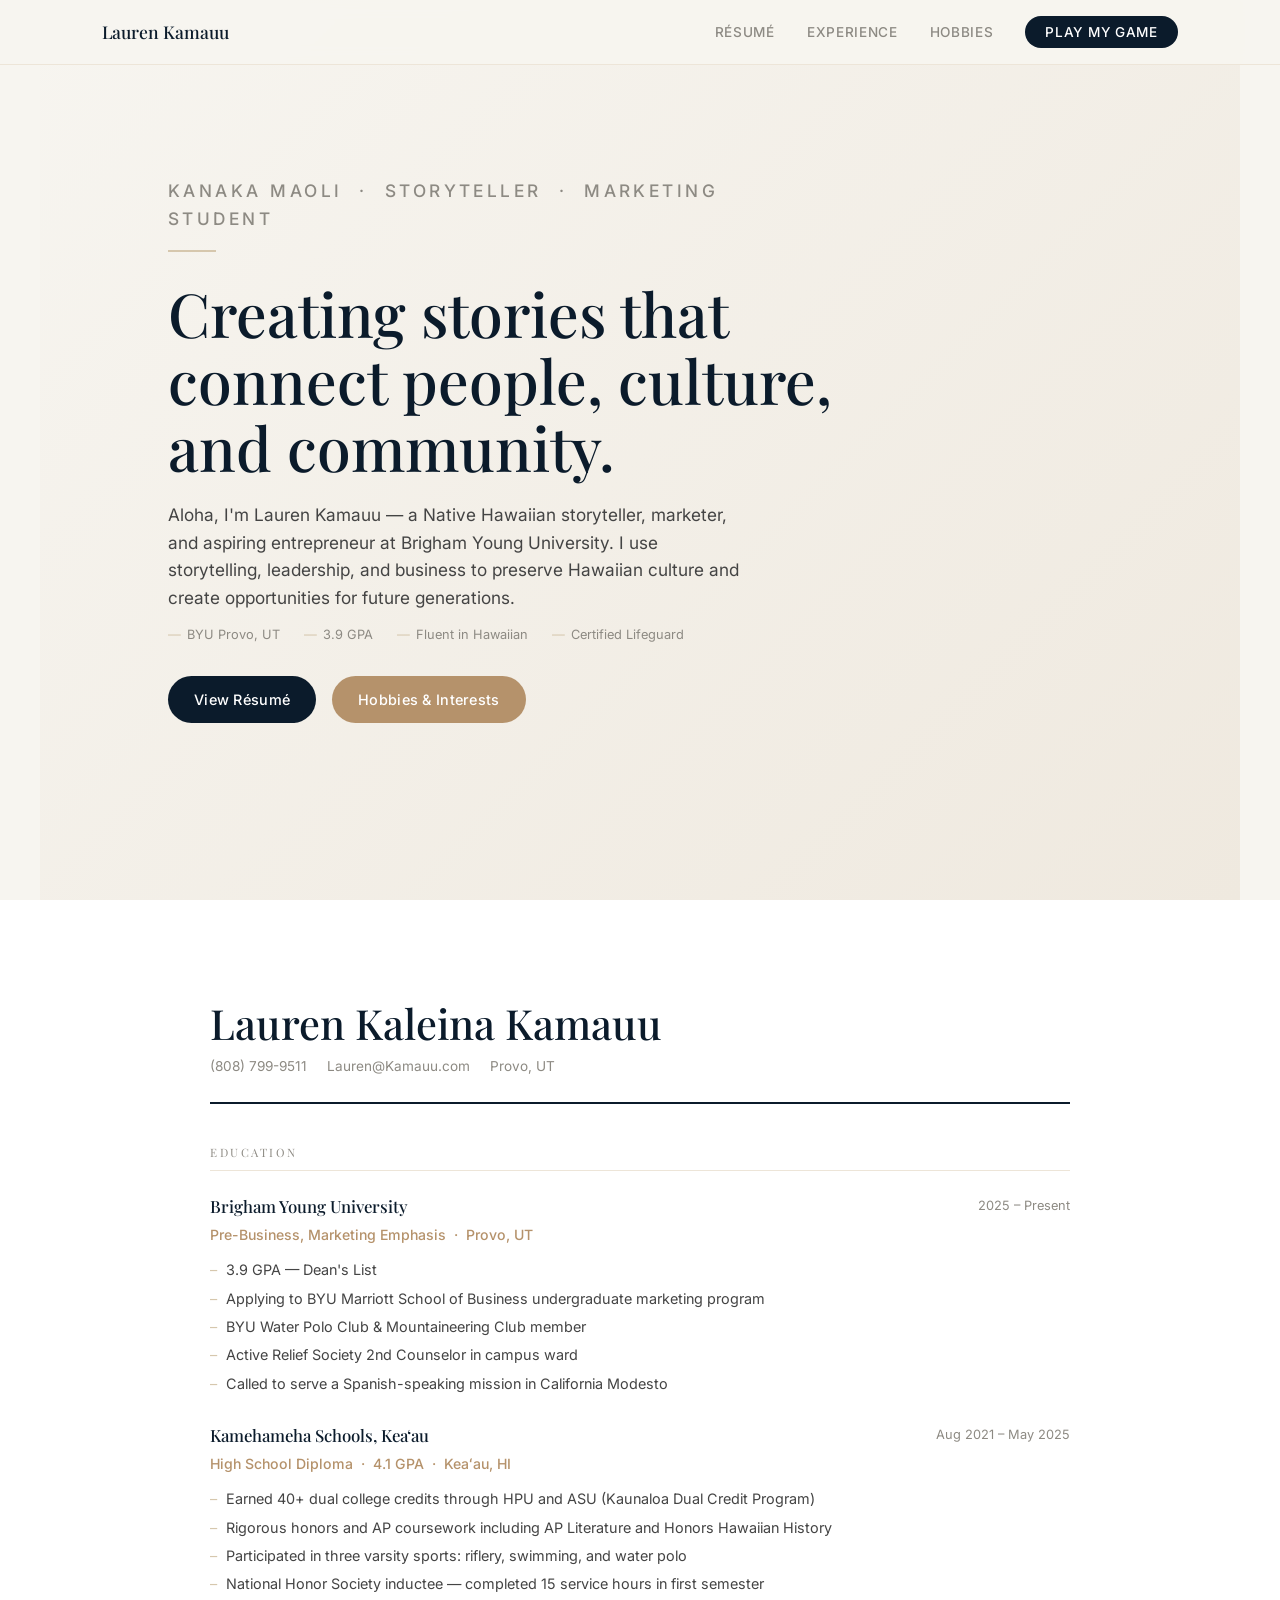
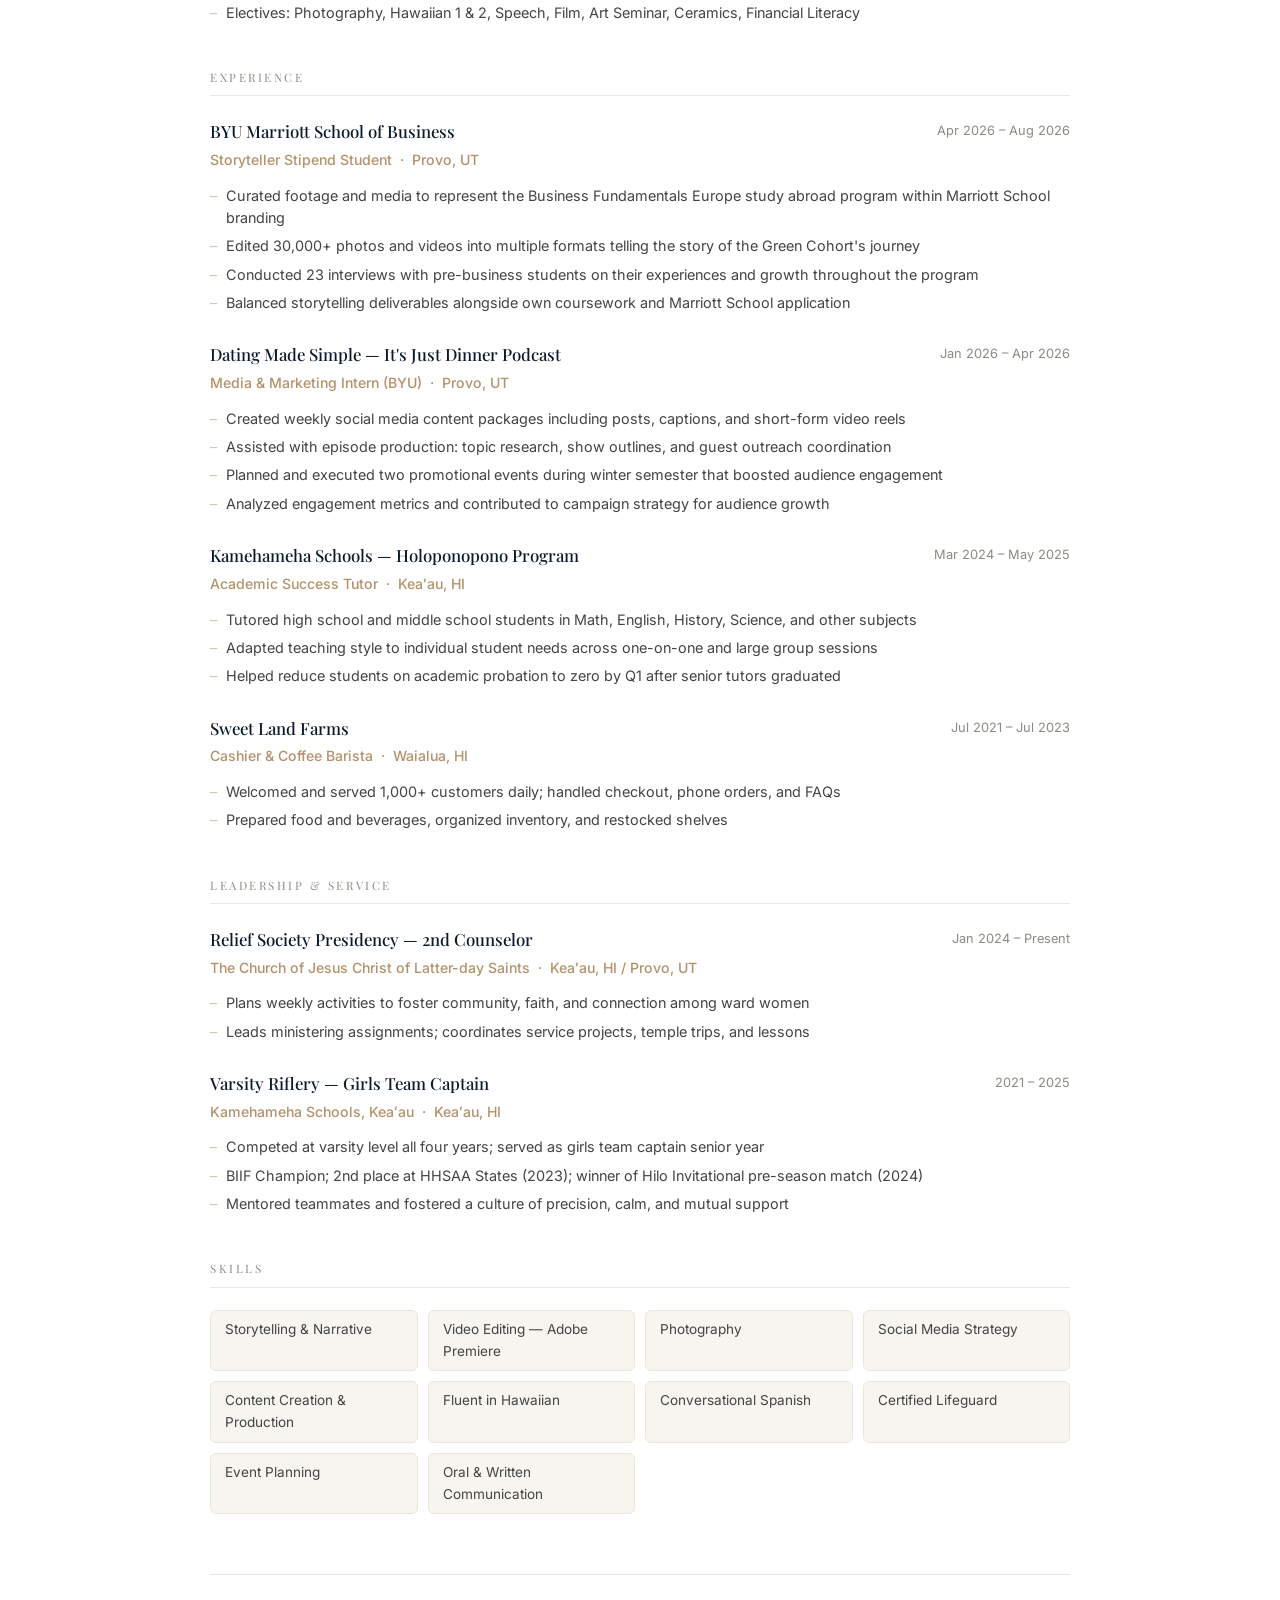
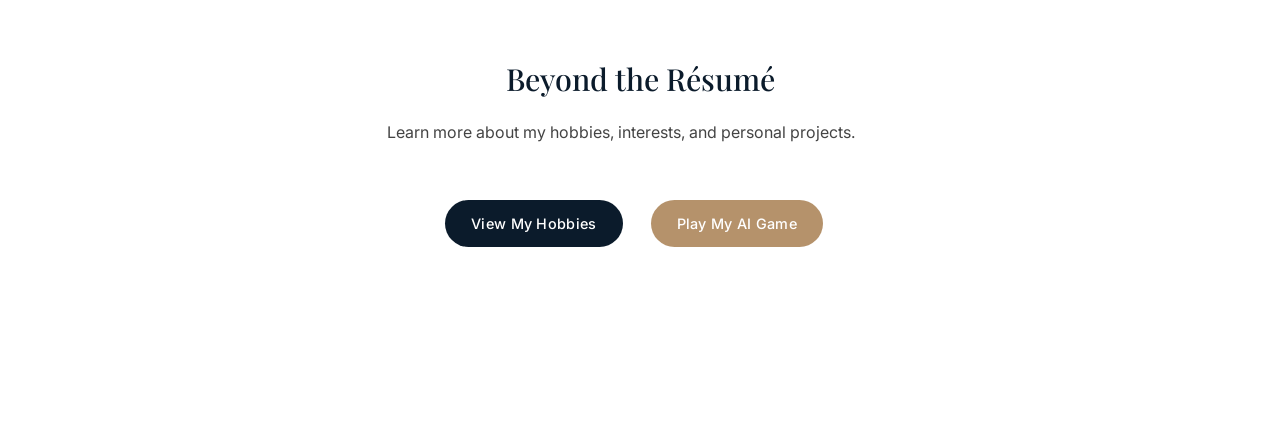
==== commit 619ea682: "Remove My Story hero button" ====
--- a/index.html
+++ b/index.html
@@ -38,7 +38,6 @@
       <span>Certified Lifeguard</span>
     </div>
     <a href="#resume" class="btn">View Résumé</a>
-    <a href="#about" class="btn outline">My Story</a>
     <a href="hobbies.html" class="btn accent" target="_blank" rel="noopener noreferrer">Hobbies &amp; Interests</a>
   </div>
 </section>
